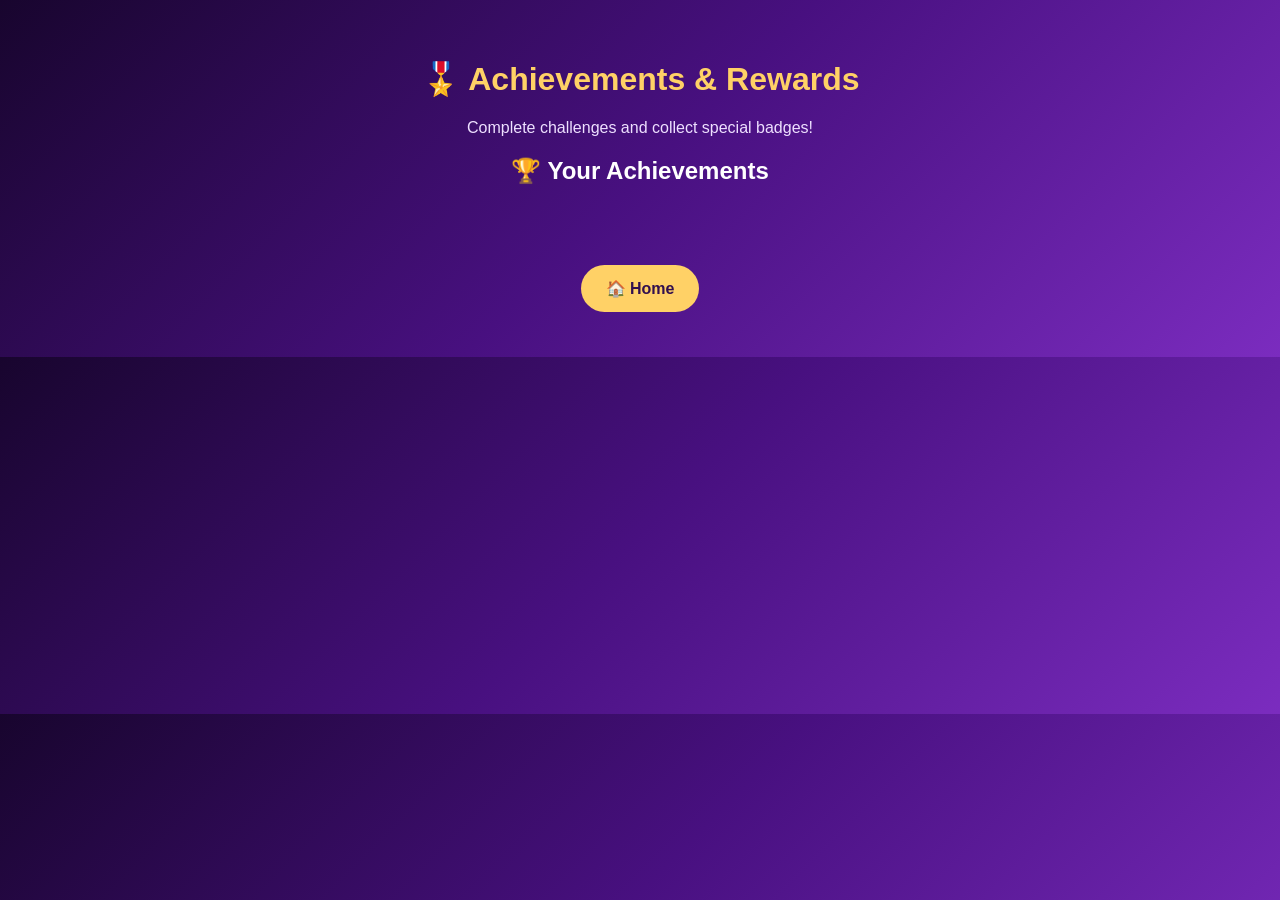
==== Achievements.html @ cb46ebcd "Create Achievements.html" ====
<!DOCTYPE html>
<html lang="en">
<head>
<meta charset="UTF-8">
<meta name="viewport" content="width=device-width, initial-scale=1.0">
<title>QuizMaster - Achievements</title>

<style>
* {
    box-sizing: border-box;
}

body {
    margin: 0;
    padding: 25px 15px;
    font-family: Arial, sans-serif;
    text-align: center;
    color: white;
    background: linear-gradient(135deg, #18052e, #481080, #7b2cbf);
}

h1 {
    color: #ffd166;
    margin-top: 35px;
}

.subtitle {
    color: #eee0ff;
}

.container {
    max-width: 850px;
    margin: 30px auto;
    display: grid;
    grid-template-columns: repeat(auto-fit, minmax(220px, 1fr));
    gap: 18px;
}

.badge {
    background: #ffffff18;
    border: 1px solid #ffffff40;
    border-radius: 18px;
    padding: 25px 15px;
    transition: 0.3s;
}

.badge:hover {
    transform: translateY(-6px);
}

.icon {
    font-size: 45px;
    margin-bottom: 12px;
}

.badge h3 {
    margin: 10px 0;
}

.badge p {
    color: #eee0ff;
    font-size: 14px;
}

.locked {
    opacity: 0.45;
    filter: grayscale(1);
}

button {
    background: #ffd166;
    color: #32104f;
    border: none;
    padding: 14px 25px;
    border-radius: 25px;
    font-size: 16px;
    font-weight: bold;
    cursor: pointer;
    margin: 20px;
}
</style>
</head>

<body>

<h1>🎖️ Achievements & Rewards</h1>

<p class="subtitle">Complete challenges and collect special badges!</p>

<h2>🏆 Your Achievements</h2>

<div class="container" id="badges"></div>

<button onclick="location.href='index.html'">🏠 Home</button>

<script>

let leaderboard =
    JSON.parse(localStorage.getItem("leaderboard")) || [];

let streak =
    Number(localStorage.getItem("dailyStreak")) || 0;

let totalQuizzes = leaderboard.length;

let highestScore = leaderboard.length
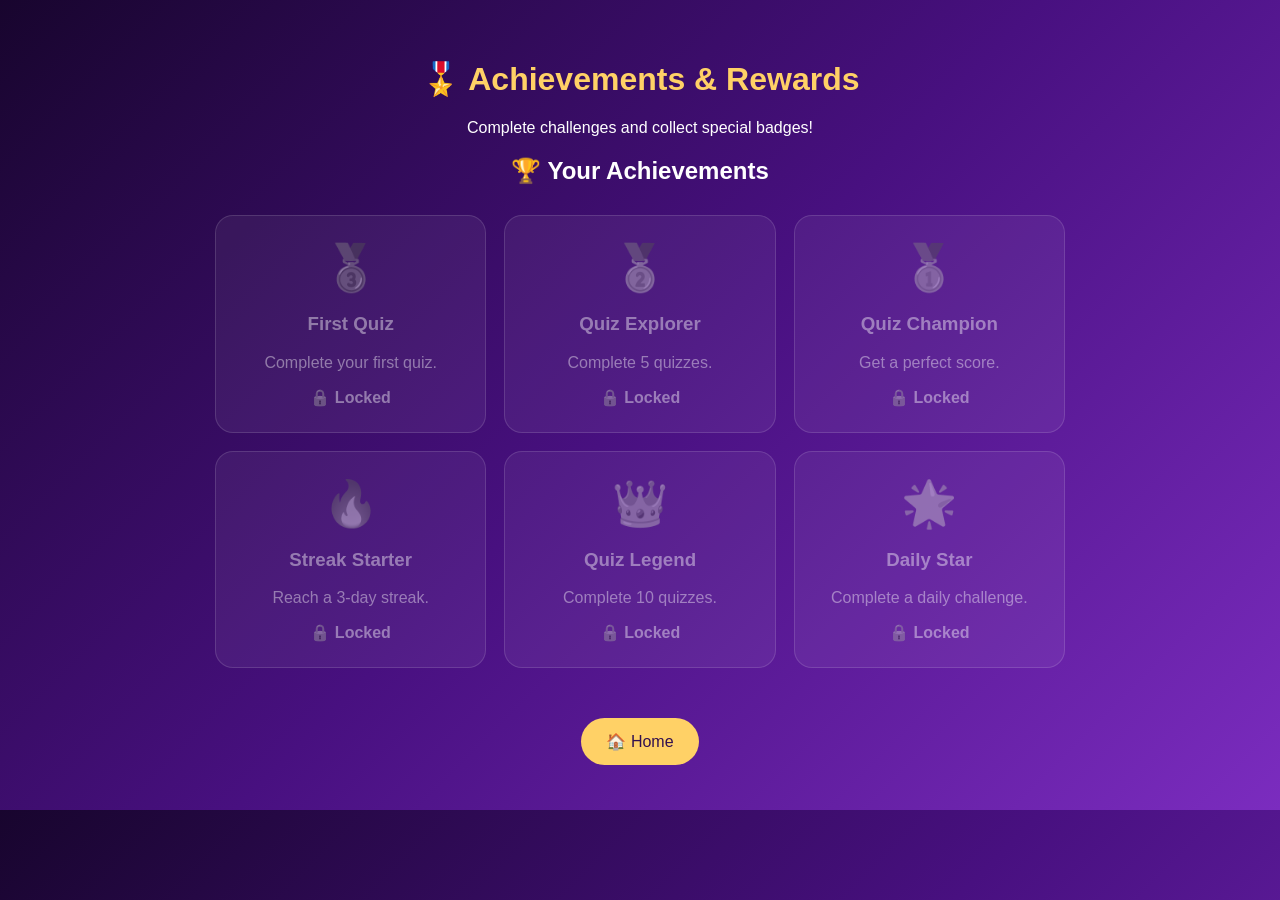
==== commit 0cfc50d8: "Refactor Achievements page styles and logic Removed unused styles and updated subtitle formatting. A" ====
--- a/Achievements.html
+++ b/Achievements.html
@@ -6,10 +6,6 @@
 <title>QuizMaster - Achievements</title>
 
 <style>
-* {
-    box-sizing: border-box;
-}
-
 body {
     margin: 0;
     padding: 25px 15px;
@@ -24,10 +20,6 @@
     margin-top: 35px;
 }
 
-.subtitle {
-    color: #eee0ff;
-}
-
 .container {
     max-width: 850px;
     margin: 30px auto;
@@ -37,29 +29,14 @@
 }
 
 .badge {
-    background: #ffffff18;
-    border: 1px solid #ffffff40;
+    background: #ffffff20;
+    border: 1px solid #ffffff50;
     border-radius: 18px;
     padding: 25px 15px;
-    transition: 0.3s;
-}
-
-.badge:hover {
-    transform: translateY(-6px);
 }
 
 .icon {
     font-size: 45px;
-    margin-bottom: 12px;
-}
-
-.badge h3 {
-    margin: 10px 0;
-}
-
-.badge p {
-    color: #eee0ff;
-    font-size: 14px;
 }
 
 .locked {
@@ -74,7 +51,6 @@
     padding: 14px 25px;
     border-radius: 25px;
     font-size: 16px;
-    font-weight: bold;
     cursor: pointer;
     margin: 20px;
 }
@@ -85,7 +61,7 @@
 
 <h1>🎖️ Achievements & Rewards</h1>
 
-<p class="subtitle">Complete challenges and collect special badges!</p>
+<p>Complete challenges and collect special badges!</p>
 
 <h2>🏆 Your Achievements</h2>
 
@@ -103,4 +79,69 @@
 
 let totalQuizzes = leaderboard.length;
 
-let highestScore = leaderboard.length
+let highestScore = leaderboard.length > 0
+    ? Math.max(...leaderboard.map(p => p.score))
+    : 0;
+
+let achievements = [
+    {
+        icon: "🥉",
+        name: "First Quiz",
+        description: "Complete your first quiz.",
+        unlocked: totalQuizzes >= 1
+    },
+    {
+        icon: "🥈",
+        name: "Quiz Explorer",
+        description: "Complete 5 quizzes.",
+        unlocked: totalQuizzes >= 5
+    },
+    {
+        icon: "🥇",
+        name: "Quiz Champion",
+        description: "Get a perfect score.",
+        unlocked: highestScore >= 3
+    },
+    {
+        icon: "🔥",
+        name: "Streak Starter",
+        description: "Reach a 3-day streak.",
+        unlocked: streak >= 3
+    },
+    {
+        icon: "👑",
+        name: "Quiz Legend",
+        description: "Complete 10 quizzes.",
+        unlocked: totalQuizzes >= 10
+    },
+    {
+        icon: "🌟",
+        name: "Daily Star",
+        description: "Complete a daily challenge.",
+        unlocked: streak >= 1
+    }
+];
+
+let display = document.getElementById("badges");
+
+achievements.forEach(item => {
+
+    let card = document.createElement("div");
+
+    card.className = item.unlocked ? "badge" : "badge locked";
+
+    card.innerHTML = `
+        <div class="icon">${item.icon}</div>
+        <h3>${item.name}</h3>
+        <p>${item.description}</p>
+        <strong>${item.unlocked ? "✅ Unlocked" : "🔒 Locked"}</strong>
+    `;
+
+    display.appendChild(card);
+
+});
+
+</script>
+
+</body>
+</html>
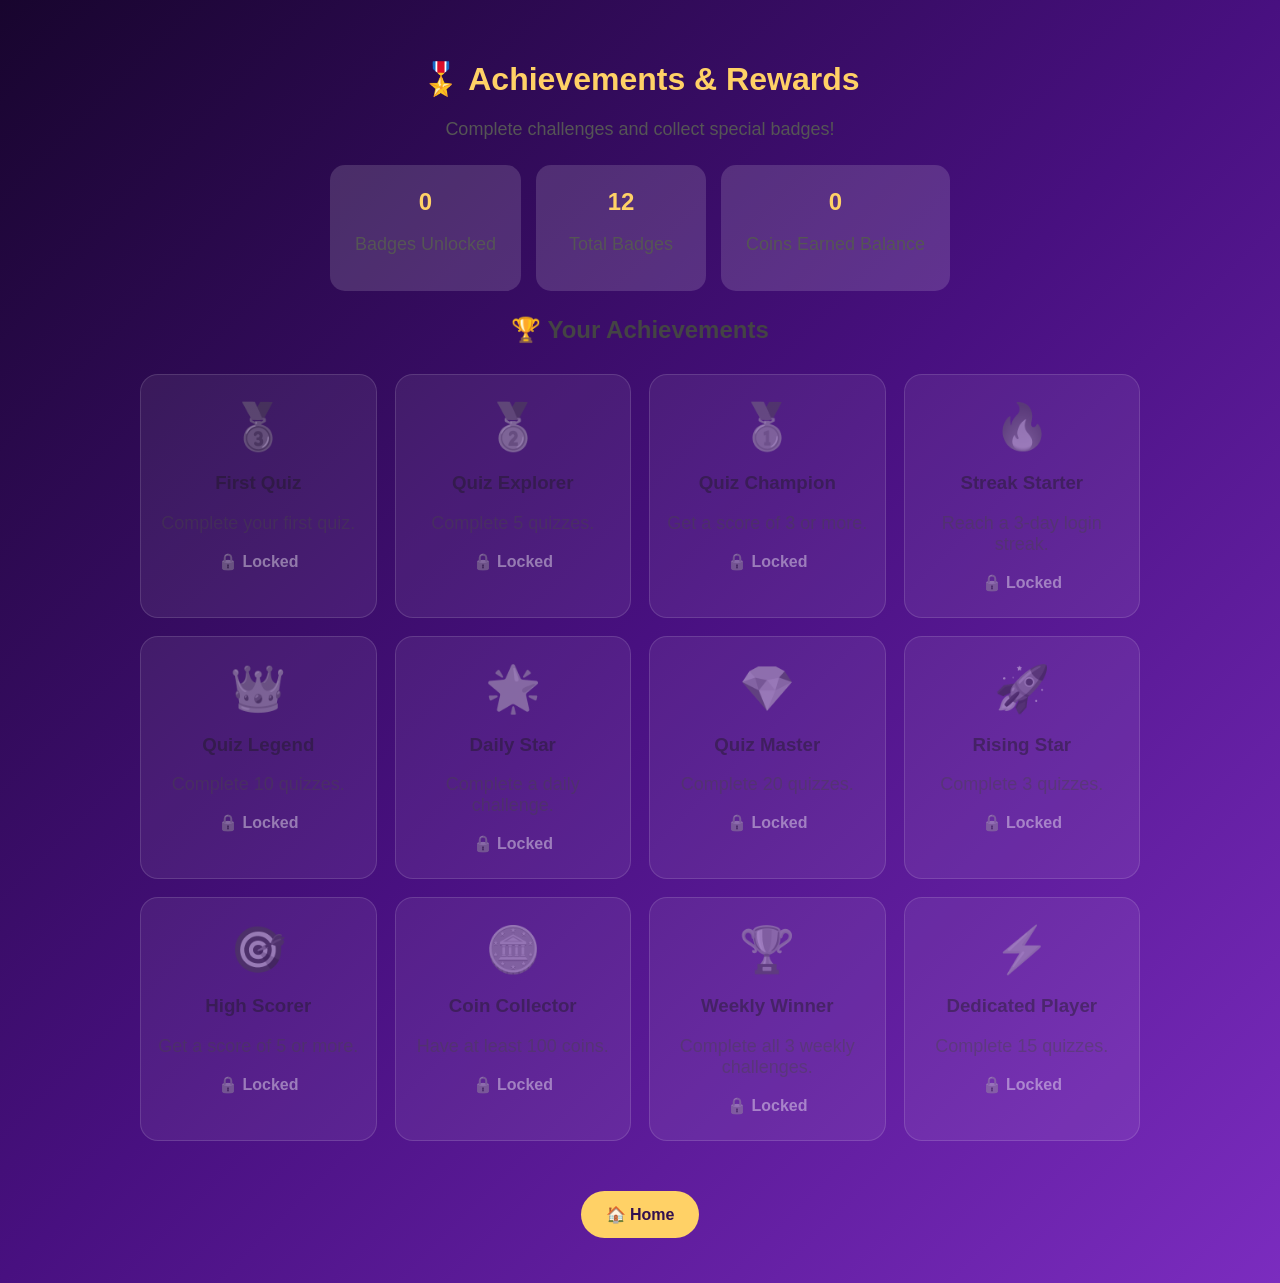
==== commit ecd73ce9: "Refactor Achievements.html for improved structure" ====
--- a/Achievements.html
+++ b/Achievements.html
@@ -3,7 +3,9 @@
 <head>
 <meta charset="UTF-8">
 <meta name="viewport" content="width=device-width, initial-scale=1.0">
+
 <title>QuizMaster - Achievements</title>
+<link rel="stylesheet" href="style.css">
 
 <style>
 body {
@@ -20,8 +22,28 @@
     margin-top: 35px;
 }
 
+.stats {
+    display: flex;
+    justify-content: center;
+    flex-wrap: wrap;
+    gap: 15px;
+    margin: 25px auto;
+}
+
+.stat-card {
+    background: #ffffff25;
+    padding: 18px 25px;
+    border-radius: 15px;
+    min-width: 120px;
+}
+
+.stat-card h2 {
+    color: #ffd166;
+    margin: 5px;
+}
+
 .container {
-    max-width: 850px;
+    max-width: 1000px;
     margin: 30px auto;
     display: grid;
     grid-template-columns: repeat(auto-fit, minmax(220px, 1fr));
@@ -29,10 +51,15 @@
 }
 
 .badge {
-    background: #ffffff20;
+    background: #ffffff25;
     border: 1px solid #ffffff50;
     border-radius: 18px;
     padding: 25px 15px;
+    transition: 0.3s;
+}
+
+.badge:hover {
+    transform: translateY(-6px);
 }
 
 .icon {
@@ -53,94 +80,197 @@
     font-size: 16px;
     cursor: pointer;
     margin: 20px;
+    font-weight: bold;
 }
 </style>
 </head>
 
-<body>
+<body data-theme="purple">
 
 <h1>🎖️ Achievements & Rewards</h1>
 
 <p>Complete challenges and collect special badges!</p>
 
+<div class="stats">
+
+    <div class="stat-card">
+        <h2 id="unlockedCount">0</h2>
+        <p>Badges Unlocked</p>
+    </div>
+
+    <div class="stat-card">
+        <h2>12</h2>
+        <p>Total Badges</p>
+    </div>
+
+    <div class="stat-card">
+        <h2 id="coinCount">0</h2>
+        <p>Coins Earned Balance</p>
+    </div>
+
+</div>
+
 <h2>🏆 Your Achievements</h2>
 
 <div class="container" id="badges"></div>
 
-<button onclick="location.href='index.html'">🏠 Home</button>
+<button onclick="location.href='index.html'">
+    🏠 Home
+</button>
 
 <script>
 
-let leaderboard =
+const leaderboard =
     JSON.parse(localStorage.getItem("leaderboard")) || [];
 
-let streak =
+const streak =
+    Number(localStorage.getItem("loginStreak")) ||
     Number(localStorage.getItem("dailyStreak")) || 0;
 
-let totalQuizzes = leaderboard.length;
-
-let highestScore = leaderboard.length > 0
-    ? Math.max(...leaderboard.map(p => p.score))
+const weeklyChallenges =
+    JSON.parse(localStorage.getItem("weeklyChallenges")) || [];
+
+const coins =
+    Number(localStorage.getItem("dailyBonus")) || 0;
+
+const totalQuizzes = leaderboard.length;
+
+const highestScore = totalQuizzes > 0
+    ? Math.max(...leaderboard.map(p => Number(p.score) || 0))
     : 0;
 
-let achievements = [
+const totalScore = leaderboard.reduce(
+    (sum, p) => sum + (Number(p.score) || 0), 0
+);
+
+const achievements = [
+
     {
         icon: "🥉",
         name: "First Quiz",
         description: "Complete your first quiz.",
         unlocked: totalQuizzes >= 1
     },
+
     {
         icon: "🥈",
         name: "Quiz Explorer",
         description: "Complete 5 quizzes.",
         unlocked: totalQuizzes >= 5
     },
+
     {
         icon: "🥇",
         name: "Quiz Champion",
-        description: "Get a perfect score.",
+        description: "Get a score of 3 or more.",
         unlocked: highestScore >= 3
     },
+
     {
         icon: "🔥",
         name: "Streak Starter",
-        description: "Reach a 3-day streak.",
+        description: "Reach a 3-day login streak.",
         unlocked: streak >= 3
     },
+
     {
         icon: "👑",
         name: "Quiz Legend",
         description: "Complete 10 quizzes.",
         unlocked: totalQuizzes >= 10
     },
+
     {
         icon: "🌟",
         name: "Daily Star",
         description: "Complete a daily challenge.",
         unlocked: streak >= 1
+    },
+
+    {
+        icon: "💎",
+        name: "Quiz Master",
+        description: "Complete 20 quizzes.",
+        unlocked: totalQuizzes >= 20
+    },
+
+    {
+        icon: "🚀",
+        name: "Rising Star",
+        description: "Complete 3 quizzes.",
+        unlocked: totalQuizzes >= 3
+    },
+
+    {
+        icon: "🎯",
+        name: "High Scorer",
+        description: "Get a score of 5 or more.",
+        unlocked: highestScore >= 5
+    },
+
+    {
+        icon: "🪙",
+        name: "Coin Collector",
+        description: "Have at least 100 coins.",
+        unlocked: coins >= 100
+    },
+
+    {
+        icon: "🏆",
+        name: "Weekly Winner",
+        description: "Complete all 3 weekly challenges.",
+        unlocked: weeklyChallenges.length >= 3
+    },
+
+    {
+        icon: "⚡",
+        name: "Dedicated Player",
+        description: "Complete 15 quizzes.",
+        unlocked: totalQuizzes >= 15
     }
+
 ];
 
-let display = document.getElementById("badges");
+const display = document.getElementById("badges");
+
+let unlocked = 0;
 
 achievements.forEach(item => {
 
-    let card = document.createElement("div");
-
-    card.className = item.unlocked ? "badge" : "badge locked";
+    if (item.unlocked) {
+        unlocked++;
+    }
+
+    const card = document.createElement("div");
+
+    card.className = item.unlocked
+        ? "badge"
+        : "badge locked";
 
     card.innerHTML = `
         <div class="icon">${item.icon}</div>
         <h3>${item.name}</h3>
         <p>${item.description}</p>
-        <strong>${item.unlocked ? "✅ Unlocked" : "🔒 Locked"}</strong>
+        <strong>
+            ${item.unlocked ? "✅ Unlocked" : "🔒 Locked"}
+        </strong>
     `;
 
     display.appendChild(card);
 
 });
 
+document.getElementById("unlockedCount").textContent = unlocked;
+
+document.getElementById("coinCount").textContent = coins;
+
+</script>
+
+<script>
+const savedTheme =
+    localStorage.getItem("selectedTheme") || "purple";
+
+document.body.setAttribute("data-theme", savedTheme);
 </script>
 
 </body>
--- a/style.css
+++ b/style.css
@@ -0,0 +1,109 @@
+body {
+    margin: 0;
+    padding: 0;
+    font-family: Arial, sans-serif;
+    background: #f5f0ff;
+    text-align: center;
+}
+
+h1 {
+    color: #6a0dad;
+    margin-top: 100px;
+}
+
+h2 {
+    color: #444;
+}
+
+h3 {
+    color: #6a0dad;
+}
+
+p {
+    color: #555;
+    font-size: 18px;
+}
+
+button {
+    background: #7b2cbf;
+    color: white;
+    border: none;
+    padding: 15px 35px;
+    border-radius: 10px;
+    font-size: 18px;
+    cursor: pointer;
+    margin: 10px;
+    appearance: none;
+-webkit-appearance: none;
+}
+
+/* Correct answer */
+.correct-answer {
+    background: green !important;
+}
+
+/* Wrong answer */
+.wrong-answer {
+    background: red !important;
+}
+
+/* Progress bar */
+.progress-container {
+    width: 85%;
+    height: 12px;
+    background: #ddd;
+    border-radius: 20px;
+    margin: 20px auto;
+    overflow: hidden;
+}
+
+#progressBar {
+    width: 0%;
+    height: 100%;
+    background: #7b2cbf;
+    border-radius: 20px;
+    transition: width 0.4s;
+}
+
+#questionNumber {
+    color: #6a0dad;
+}
+button:disabled {
+    opacity: 1 !important;
+    color: white !important;
+    cursor: not-allowed;
+}
+
+button.correct-answer,
+button.correct-answer:disabled {
+    background: green !important;
+    color: white !important;
+}
+
+button.wrong-answer,
+button.wrong-answer:disabled {
+    background: red !important;
+    color: white !important;
+}
+/* BLUE THEME */
+body[data-theme="blue"] {
+    background: linear-gradient(135deg, #003566, #0077b6, #00b4d8);
+    color: white;
+}
+
+/* PINK THEME */
+body[data-theme="pink"] {
+    background: linear-gradient(135deg, #831843, #db2777, #ff69b4);
+    color: white;
+}
+
+/* PURPLE THEME */
+body[data-theme="purple"] {
+    background: linear-gradient(135deg, #18052e, #481080, #7b2cbf);
+    color: white;
+}
+/* DARK THEME */
+body[data-theme="dark"] {
+    background: linear-gradient(135deg, #000000, #27272a, #52525b);
+    color: white;
+}
